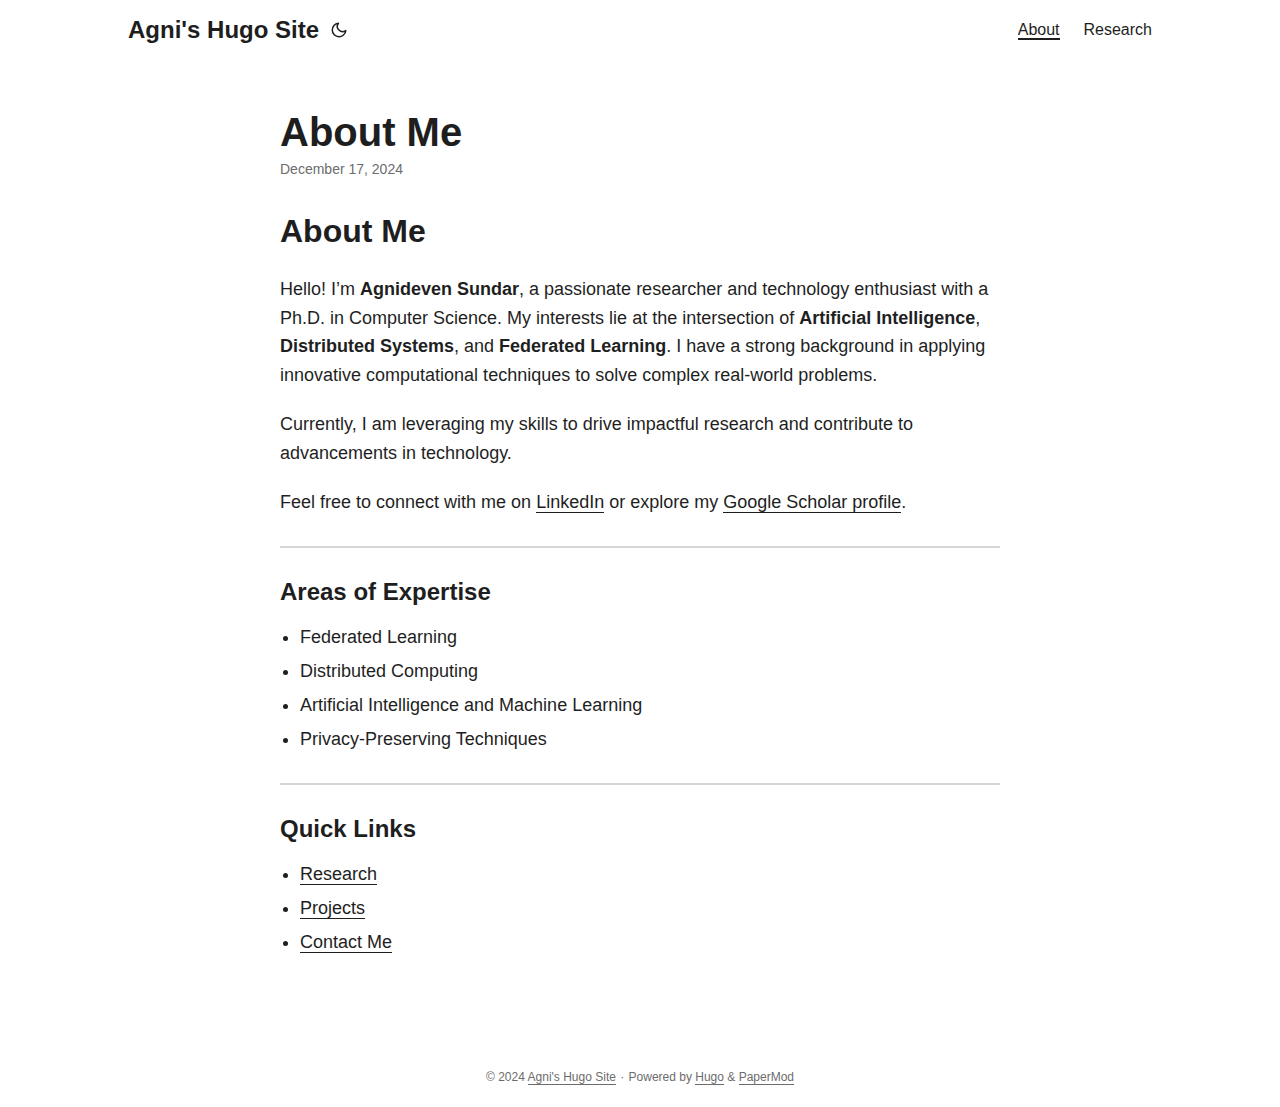
==== about/index.html @ 10e4370d "Remove integrity attribute from stylesheet" ====
<!doctype html><html lang=en dir=auto><head><meta charset=utf-8><meta http-equiv=X-UA-Compatible content="IE=edge"><meta name=viewport content="width=device-width,initial-scale=1,shrink-to-fit=no"><meta name=robots content="index, follow"><title>About Me | Agni's Hugo Site</title>
<meta name=keywords content><meta name=description content="About Me
Hello! I&rsquo;m Agnideven Sundar, a passionate researcher and technology enthusiast with a Ph.D. in Computer Science. My interests lie at the intersection of Artificial Intelligence, Distributed Systems, and Federated Learning. I have a strong background in applying innovative computational techniques to solve complex real-world problems.
Currently, I am leveraging my skills to drive impactful research and contribute to advancements in technology.
Feel free to connect with me on LinkedIn or explore my Google Scholar profile."><meta name=author content><link rel=canonical href=https://agnideven.github.io/about/><link crossorigin=anonymous href=/assets/css/stylesheet.min.css rel="preload stylesheet" as=style><link rel=icon href=https://agnideven.github.io/favicon.ico><link rel=icon type=image/png sizes=16x16 href=https://agnideven.github.io/favicon-16x16.png><link rel=icon type=image/png sizes=32x32 href=https://agnideven.github.io/favicon-32x32.png><link rel=apple-touch-icon href=https://agnideven.github.io/apple-touch-icon.png><link rel=mask-icon href=https://agnideven.github.io/safari-pinned-tab.svg><meta name=theme-color content="#2e2e33"><meta name=msapplication-TileColor content="#2e2e33"><link rel=alternate hreflang=en href=https://agnideven.github.io/about/><noscript><style>#theme-toggle,.top-link{display:none}</style><style>@media(prefers-color-scheme:dark){:root{--theme:rgb(29, 30, 32);--entry:rgb(46, 46, 51);--primary:rgb(218, 218, 219);--secondary:rgb(155, 156, 157);--tertiary:rgb(65, 66, 68);--content:rgb(196, 196, 197);--code-block-bg:rgb(46, 46, 51);--code-bg:rgb(55, 56, 62);--border:rgb(51, 51, 51)}.list{background:var(--theme)}.list:not(.dark)::-webkit-scrollbar-track{background:0 0}.list:not(.dark)::-webkit-scrollbar-thumb{border-color:var(--theme)}}</style></noscript><meta property="og:url" content="https://agnideven.github.io/about/"><meta property="og:site_name" content="Agni's Hugo Site"><meta property="og:title" content="About Me"><meta property="og:description" content="About Me Hello! I’m Agnideven Sundar, a passionate researcher and technology enthusiast with a Ph.D. in Computer Science. My interests lie at the intersection of Artificial Intelligence, Distributed Systems, and Federated Learning. I have a strong background in applying innovative computational techniques to solve complex real-world problems.
Currently, I am leveraging my skills to drive impactful research and contribute to advancements in technology.
Feel free to connect with me on LinkedIn or explore my Google Scholar profile."><meta property="og:locale" content="en-us"><meta property="og:type" content="article"><meta property="article:published_time" content="2024-12-17T03:13:29-05:00"><meta property="article:modified_time" content="2024-12-17T03:13:29-05:00"><meta name=twitter:card content="summary"><meta name=twitter:title content="About Me"><meta name=twitter:description content="About Me
Hello! I&rsquo;m Agnideven Sundar, a passionate researcher and technology enthusiast with a Ph.D. in Computer Science. My interests lie at the intersection of Artificial Intelligence, Distributed Systems, and Federated Learning. I have a strong background in applying innovative computational techniques to solve complex real-world problems.
Currently, I am leveraging my skills to drive impactful research and contribute to advancements in technology.
Feel free to connect with me on LinkedIn or explore my Google Scholar profile."><script type=application/ld+json>{"@context":"https://schema.org","@type":"BreadcrumbList","itemListElement":[{"@type":"ListItem","position":1,"name":"About Me","item":"https://agnideven.github.io/about/"}]}</script><script type=application/ld+json>{"@context":"https://schema.org","@type":"BlogPosting","headline":"About Me","name":"About Me","description":"About Me Hello! I\u0026rsquo;m Agnideven Sundar, a passionate researcher and technology enthusiast with a Ph.D. in Computer Science. My interests lie at the intersection of Artificial Intelligence, Distributed Systems, and Federated Learning. I have a strong background in applying innovative computational techniques to solve complex real-world problems.\nCurrently, I am leveraging my skills to drive impactful research and contribute to advancements in technology.\nFeel free to connect with me on LinkedIn or explore my Google Scholar profile.\n","keywords":[],"articleBody":"About Me Hello! I’m Agnideven Sundar, a passionate researcher and technology enthusiast with a Ph.D. in Computer Science. My interests lie at the intersection of Artificial Intelligence, Distributed Systems, and Federated Learning. I have a strong background in applying innovative computational techniques to solve complex real-world problems.\nCurrently, I am leveraging my skills to drive impactful research and contribute to advancements in technology.\nFeel free to connect with me on LinkedIn or explore my Google Scholar profile.\nAreas of Expertise Federated Learning Distributed Computing Artificial Intelligence and Machine Learning Privacy-Preserving Techniques Quick Links Research Projects Contact Me ","wordCount":"97","inLanguage":"en","datePublished":"2024-12-17T03:13:29-05:00","dateModified":"2024-12-17T03:13:29-05:00","mainEntityOfPage":{"@type":"WebPage","@id":"https://agnideven.github.io/about/"},"publisher":{"@type":"Organization","name":"Agni's Hugo Site","logo":{"@type":"ImageObject","url":"https://agnideven.github.io/favicon.ico"}}}</script></head><body id=top><script>localStorage.getItem("pref-theme")==="dark"?document.body.classList.add("dark"):localStorage.getItem("pref-theme")==="light"?document.body.classList.remove("dark"):window.matchMedia("(prefers-color-scheme: dark)").matches&&document.body.classList.add("dark")</script><header class=header><nav class=nav><div class=logo><a href=https://agnideven.github.io/ accesskey=h title="Agni's Hugo Site (Alt + H)">Agni's Hugo Site</a><div class=logo-switches><button id=theme-toggle accesskey=t title="(Alt + T)"><svg id="moon" width="24" height="18" viewBox="0 0 24 24" fill="none" stroke="currentcolor" stroke-width="2" stroke-linecap="round" stroke-linejoin="round"><path d="M21 12.79A9 9 0 1111.21 3 7 7 0 0021 12.79z"/></svg><svg id="sun" width="24" height="18" viewBox="0 0 24 24" fill="none" stroke="currentcolor" stroke-width="2" stroke-linecap="round" stroke-linejoin="round"><circle cx="12" cy="12" r="5"/><line x1="12" y1="1" x2="12" y2="3"/><line x1="12" y1="21" x2="12" y2="23"/><line x1="4.22" y1="4.22" x2="5.64" y2="5.64"/><line x1="18.36" y1="18.36" x2="19.78" y2="19.78"/><line x1="1" y1="12" x2="3" y2="12"/><line x1="21" y1="12" x2="23" y2="12"/><line x1="4.22" y1="19.78" x2="5.64" y2="18.36"/><line x1="18.36" y1="5.64" x2="19.78" y2="4.22"/></svg></button></div></div><ul id=menu><li><a href=https://agnideven.github.io/about/ title=About><span class=active>About</span></a></li><li><a href=https://agnideven.github.io/research/ title=Research><span>Research</span></a></li></ul></nav></header><main class=main><article class=post-single><header class=post-header><h1 class="post-title entry-hint-parent">About Me</h1><div class=post-meta><span title='2024-12-17 03:13:29 -0500 EST'>December 17, 2024</span></div></header><div class=post-content><h2 id=about-me>About Me<a hidden class=anchor aria-hidden=true href=#about-me>#</a></h2><p>Hello! I&rsquo;m <strong>Agnideven Sundar</strong>, a passionate researcher and technology enthusiast with a Ph.D. in Computer Science. My interests lie at the intersection of <strong>Artificial Intelligence</strong>, <strong>Distributed Systems</strong>, and <strong>Federated Learning</strong>. I have a strong background in applying innovative computational techniques to solve complex real-world problems.</p><p>Currently, I am leveraging my skills to drive impactful research and contribute to advancements in technology.</p><p>Feel free to connect with me on <a href=https://www.linkedin.com/in/agnideven-sundar>LinkedIn</a> or explore my <a href="https://scholar.google.com/citations?user=whNrL10AAAAJ&amp;hl=en&amp;oi=ao">Google Scholar profile</a>.</p><hr><h3 id=areas-of-expertise>Areas of Expertise<a hidden class=anchor aria-hidden=true href=#areas-of-expertise>#</a></h3><ul><li>Federated Learning</li><li>Distributed Computing</li><li>Artificial Intelligence and Machine Learning</li><li>Privacy-Preserving Techniques</li></ul><hr><h3 id=quick-links>Quick Links<a hidden class=anchor aria-hidden=true href=#quick-links>#</a></h3><ul><li><a href=../research/>Research</a></li><li><a href=../projects/>Projects</a></li><li><a href=../contact/>Contact Me</a></li></ul></div><footer class=post-footer><ul class=post-tags></ul></footer></article></main><footer class=footer><span>&copy; 2024 <a href=https://agnideven.github.io/>Agni's Hugo Site</a></span> ·
<span>Powered by
<a href=https://gohugo.io/ rel="noopener noreferrer" target=_blank>Hugo</a> &
        <a href=https://github.com/adityatelange/hugo-PaperMod/ rel=noopener target=_blank>PaperMod</a></span></footer><a href=#top aria-label="go to top" title="Go to Top (Alt + G)" class=top-link id=top-link accesskey=g><svg viewBox="0 0 12 6" fill="currentcolor"><path d="M12 6H0l6-6z"/></svg>
</a><script>let menu=document.getElementById("menu");menu&&(menu.scrollLeft=localStorage.getItem("menu-scroll-position"),menu.onscroll=function(){localStorage.setItem("menu-scroll-position",menu.scrollLeft)}),document.querySelectorAll('a[href^="#"]').forEach(e=>{e.addEventListener("click",function(e){e.preventDefault();var t=this.getAttribute("href").substr(1);window.matchMedia("(prefers-reduced-motion: reduce)").matches?document.querySelector(`[id='${decodeURIComponent(t)}']`).scrollIntoView():document.querySelector(`[id='${decodeURIComponent(t)}']`).scrollIntoView({behavior:"smooth"}),t==="top"?history.replaceState(null,null," "):history.pushState(null,null,`#${t}`)})})</script><script>var mybutton=document.getElementById("top-link");window.onscroll=function(){document.body.scrollTop>800||document.documentElement.scrollTop>800?(mybutton.style.visibility="visible",mybutton.style.opacity="1"):(mybutton.style.visibility="hidden",mybutton.style.opacity="0")}</script><script>document.getElementById("theme-toggle").addEventListener("click",()=>{document.body.className.includes("dark")?(document.body.classList.remove("dark"),localStorage.setItem("pref-theme","light")):(document.body.classList.add("dark"),localStorage.setItem("pref-theme","dark"))})</script></body></html>
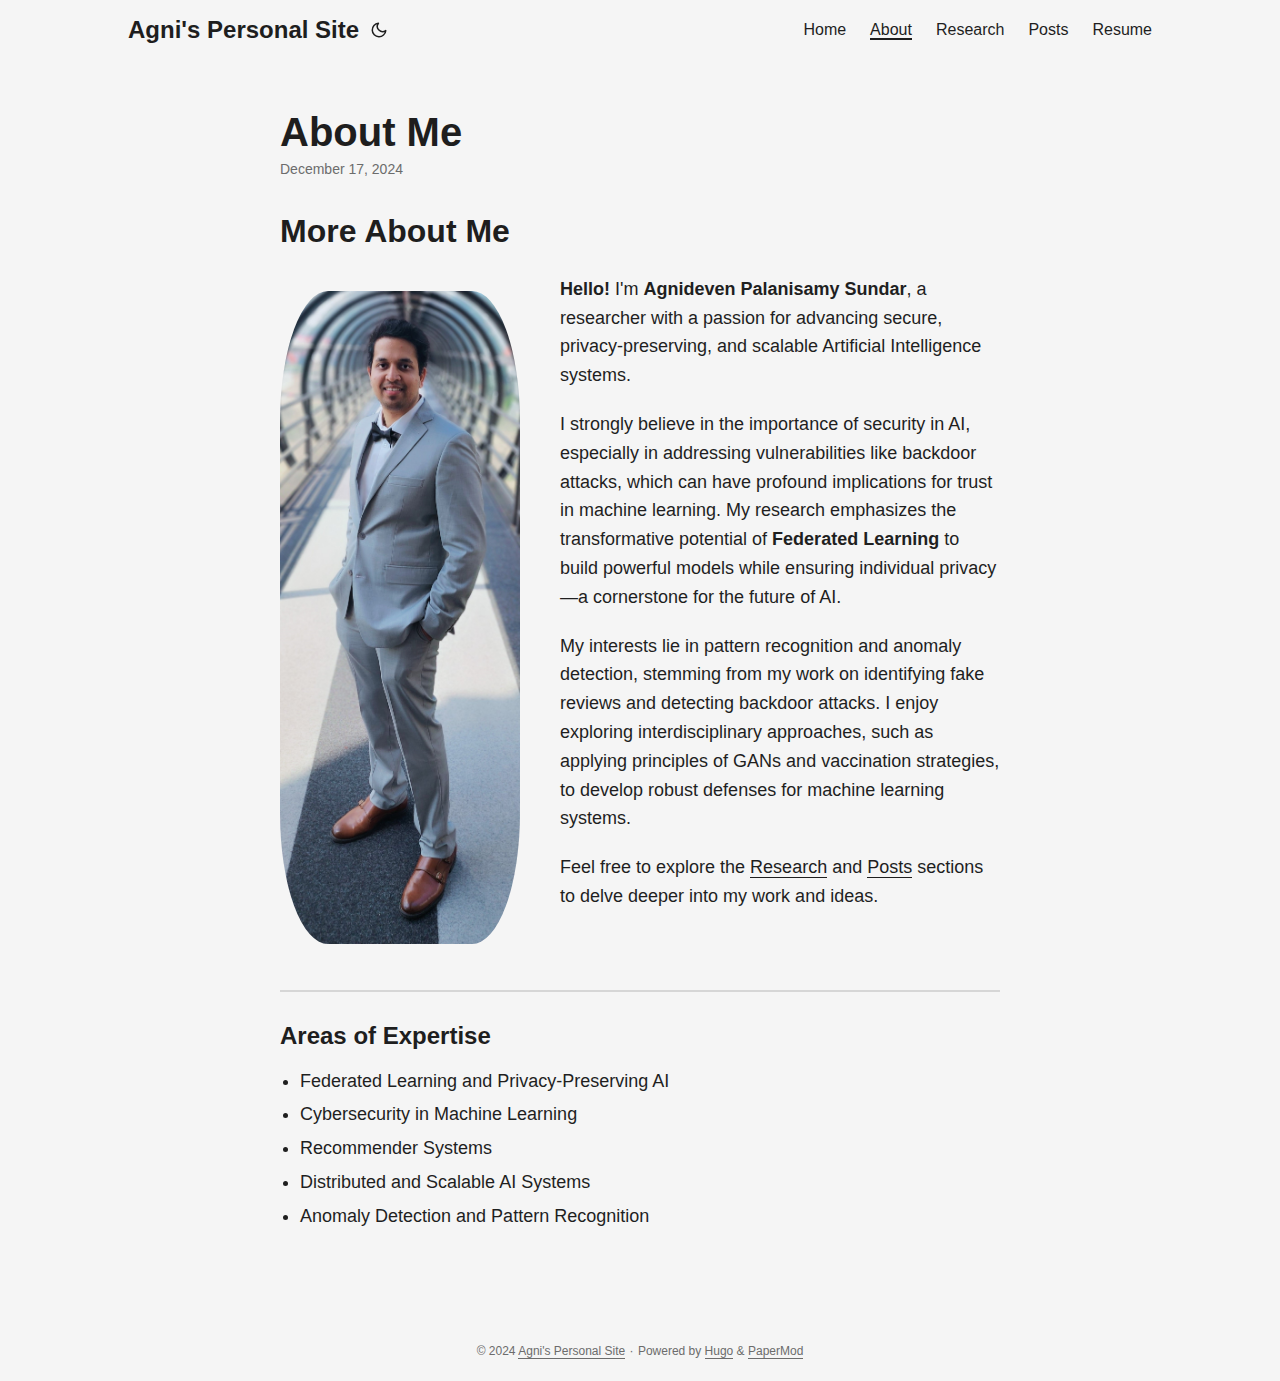
==== commit 17938c82: "Major Update: Contents of all the pages have been modified, new files added to layouts/" ====
--- a/about/index.html
+++ b/about/index.html
@@ -1,13 +1,16 @@
-<!doctype html><html lang=en dir=auto><head><meta charset=utf-8><meta http-equiv=X-UA-Compatible content="IE=edge"><meta name=viewport content="width=device-width,initial-scale=1,shrink-to-fit=no"><meta name=robots content="index, follow"><title>About Me | Agni's Hugo Site</title>
-<meta name=keywords content><meta name=description content="About Me
-Hello! I&rsquo;m Agnideven Sundar, a passionate researcher and technology enthusiast with a Ph.D. in Computer Science. My interests lie at the intersection of Artificial Intelligence, Distributed Systems, and Federated Learning. I have a strong background in applying innovative computational techniques to solve complex real-world problems.
-Currently, I am leveraging my skills to drive impactful research and contribute to advancements in technology.
-Feel free to connect with me on LinkedIn or explore my Google Scholar profile."><meta name=author content><link rel=canonical href=https://agnideven.github.io/about/><link crossorigin=anonymous href=/assets/css/stylesheet.min.css rel="preload stylesheet" as=style><link rel=icon href=https://agnideven.github.io/favicon.ico><link rel=icon type=image/png sizes=16x16 href=https://agnideven.github.io/favicon-16x16.png><link rel=icon type=image/png sizes=32x32 href=https://agnideven.github.io/favicon-32x32.png><link rel=apple-touch-icon href=https://agnideven.github.io/apple-touch-icon.png><link rel=mask-icon href=https://agnideven.github.io/safari-pinned-tab.svg><meta name=theme-color content="#2e2e33"><meta name=msapplication-TileColor content="#2e2e33"><link rel=alternate hreflang=en href=https://agnideven.github.io/about/><noscript><style>#theme-toggle,.top-link{display:none}</style><style>@media(prefers-color-scheme:dark){:root{--theme:rgb(29, 30, 32);--entry:rgb(46, 46, 51);--primary:rgb(218, 218, 219);--secondary:rgb(155, 156, 157);--tertiary:rgb(65, 66, 68);--content:rgb(196, 196, 197);--code-block-bg:rgb(46, 46, 51);--code-bg:rgb(55, 56, 62);--border:rgb(51, 51, 51)}.list{background:var(--theme)}.list:not(.dark)::-webkit-scrollbar-track{background:0 0}.list:not(.dark)::-webkit-scrollbar-thumb{border-color:var(--theme)}}</style></noscript><meta property="og:url" content="https://agnideven.github.io/about/"><meta property="og:site_name" content="Agni's Hugo Site"><meta property="og:title" content="About Me"><meta property="og:description" content="About Me Hello! I’m Agnideven Sundar, a passionate researcher and technology enthusiast with a Ph.D. in Computer Science. My interests lie at the intersection of Artificial Intelligence, Distributed Systems, and Federated Learning. I have a strong background in applying innovative computational techniques to solve complex real-world problems.
-Currently, I am leveraging my skills to drive impactful research and contribute to advancements in technology.
-Feel free to connect with me on LinkedIn or explore my Google Scholar profile."><meta property="og:locale" content="en-us"><meta property="og:type" content="article"><meta property="article:published_time" content="2024-12-17T03:13:29-05:00"><meta property="article:modified_time" content="2024-12-17T03:13:29-05:00"><meta name=twitter:card content="summary"><meta name=twitter:title content="About Me"><meta name=twitter:description content="About Me
-Hello! I&rsquo;m Agnideven Sundar, a passionate researcher and technology enthusiast with a Ph.D. in Computer Science. My interests lie at the intersection of Artificial Intelligence, Distributed Systems, and Federated Learning. I have a strong background in applying innovative computational techniques to solve complex real-world problems.
-Currently, I am leveraging my skills to drive impactful research and contribute to advancements in technology.
-Feel free to connect with me on LinkedIn or explore my Google Scholar profile."><script type=application/ld+json>{"@context":"https://schema.org","@type":"BreadcrumbList","itemListElement":[{"@type":"ListItem","position":1,"name":"About Me","item":"https://agnideven.github.io/about/"}]}</script><script type=application/ld+json>{"@context":"https://schema.org","@type":"BlogPosting","headline":"About Me","name":"About Me","description":"About Me Hello! I\u0026rsquo;m Agnideven Sundar, a passionate researcher and technology enthusiast with a Ph.D. in Computer Science. My interests lie at the intersection of Artificial Intelligence, Distributed Systems, and Federated Learning. I have a strong background in applying innovative computational techniques to solve complex real-world problems.\nCurrently, I am leveraging my skills to drive impactful research and contribute to advancements in technology.\nFeel free to connect with me on LinkedIn or explore my Google Scholar profile.\n","keywords":[],"articleBody":"About Me Hello! I’m Agnideven Sundar, a passionate researcher and technology enthusiast with a Ph.D. in Computer Science. My interests lie at the intersection of Artificial Intelligence, Distributed Systems, and Federated Learning. I have a strong background in applying innovative computational techniques to solve complex real-world problems.\nCurrently, I am leveraging my skills to drive impactful research and contribute to advancements in technology.\nFeel free to connect with me on LinkedIn or explore my Google Scholar profile.\nAreas of Expertise Federated Learning Distributed Computing Artificial Intelligence and Machine Learning Privacy-Preserving Techniques Quick Links Research Projects Contact Me ","wordCount":"97","inLanguage":"en","datePublished":"2024-12-17T03:13:29-05:00","dateModified":"2024-12-17T03:13:29-05:00","mainEntityOfPage":{"@type":"WebPage","@id":"https://agnideven.github.io/about/"},"publisher":{"@type":"Organization","name":"Agni's Hugo Site","logo":{"@type":"ImageObject","url":"https://agnideven.github.io/favicon.ico"}}}</script></head><body id=top><script>localStorage.getItem("pref-theme")==="dark"?document.body.classList.add("dark"):localStorage.getItem("pref-theme")==="light"?document.body.classList.remove("dark"):window.matchMedia("(prefers-color-scheme: dark)").matches&&document.body.classList.add("dark")</script><header class=header><nav class=nav><div class=logo><a href=https://agnideven.github.io/ accesskey=h title="Agni's Hugo Site (Alt + H)">Agni's Hugo Site</a><div class=logo-switches><button id=theme-toggle accesskey=t title="(Alt + T)"><svg id="moon" width="24" height="18" viewBox="0 0 24 24" fill="none" stroke="currentcolor" stroke-width="2" stroke-linecap="round" stroke-linejoin="round"><path d="M21 12.79A9 9 0 1111.21 3 7 7 0 0021 12.79z"/></svg><svg id="sun" width="24" height="18" viewBox="0 0 24 24" fill="none" stroke="currentcolor" stroke-width="2" stroke-linecap="round" stroke-linejoin="round"><circle cx="12" cy="12" r="5"/><line x1="12" y1="1" x2="12" y2="3"/><line x1="12" y1="21" x2="12" y2="23"/><line x1="4.22" y1="4.22" x2="5.64" y2="5.64"/><line x1="18.36" y1="18.36" x2="19.78" y2="19.78"/><line x1="1" y1="12" x2="3" y2="12"/><line x1="21" y1="12" x2="23" y2="12"/><line x1="4.22" y1="19.78" x2="5.64" y2="18.36"/><line x1="18.36" y1="5.64" x2="19.78" y2="4.22"/></svg></button></div></div><ul id=menu><li><a href=https://agnideven.github.io/about/ title=About><span class=active>About</span></a></li><li><a href=https://agnideven.github.io/research/ title=Research><span>Research</span></a></li></ul></nav></header><main class=main><article class=post-single><header class=post-header><h1 class="post-title entry-hint-parent">About Me</h1><div class=post-meta><span title='2024-12-17 03:13:29 -0500 EST'>December 17, 2024</span></div></header><div class=post-content><h2 id=about-me>About Me<a hidden class=anchor aria-hidden=true href=#about-me>#</a></h2><p>Hello! I&rsquo;m <strong>Agnideven Sundar</strong>, a passionate researcher and technology enthusiast with a Ph.D. in Computer Science. My interests lie at the intersection of <strong>Artificial Intelligence</strong>, <strong>Distributed Systems</strong>, and <strong>Federated Learning</strong>. I have a strong background in applying innovative computational techniques to solve complex real-world problems.</p><p>Currently, I am leveraging my skills to drive impactful research and contribute to advancements in technology.</p><p>Feel free to connect with me on <a href=https://www.linkedin.com/in/agnideven-sundar>LinkedIn</a> or explore my <a href="https://scholar.google.com/citations?user=whNrL10AAAAJ&amp;hl=en&amp;oi=ao">Google Scholar profile</a>.</p><hr><h3 id=areas-of-expertise>Areas of Expertise<a hidden class=anchor aria-hidden=true href=#areas-of-expertise>#</a></h3><ul><li>Federated Learning</li><li>Distributed Computing</li><li>Artificial Intelligence and Machine Learning</li><li>Privacy-Preserving Techniques</li></ul><hr><h3 id=quick-links>Quick Links<a hidden class=anchor aria-hidden=true href=#quick-links>#</a></h3><ul><li><a href=../research/>Research</a></li><li><a href=../projects/>Projects</a></li><li><a href=../contact/>Contact Me</a></li></ul></div><footer class=post-footer><ul class=post-tags></ul></footer></article></main><footer class=footer><span>&copy; 2024 <a href=https://agnideven.github.io/>Agni's Hugo Site</a></span> ·
+<!doctype html><html lang=en dir=auto><head><meta charset=utf-8><meta http-equiv=X-UA-Compatible content="IE=edge"><meta name=viewport content="width=device-width,initial-scale=1,shrink-to-fit=no"><meta name=robots content="index, follow"><title>About Me | Agni's Personal Site</title>
+<meta name=keywords content><meta name=description content="More About Me
+
+  
+  
+    Hello! I'm Agnideven Palanisamy Sundar, a researcher with a passion for advancing secure, privacy-preserving, and scalable Artificial Intelligence systems.
+    I strongly believe in the importance of security in AI, especially in addressing vulnerabilities like backdoor attacks, which can have profound implications for trust in machine learning. My research emphasizes the transformative potential of Federated Learning to build powerful models while ensuring individual privacy—a cornerstone for the future of AI."><meta name=author content><link rel=canonical href=https://agnideven.github.io/about/><link crossorigin=anonymous href=/assets/css/stylesheet.min.css rel="preload stylesheet" as=style><link rel=icon href=https://agnideven.github.io/favicon.ico><link rel=icon type=image/png sizes=16x16 href=https://agnideven.github.io/favicon-16x16.png><link rel=icon type=image/png sizes=32x32 href=https://agnideven.github.io/favicon-32x32.png><link rel=apple-touch-icon href=https://agnideven.github.io/apple-touch-icon.png><link rel=mask-icon href=https://agnideven.github.io/safari-pinned-tab.svg><meta name=theme-color content="#2e2e33"><meta name=msapplication-TileColor content="#2e2e33"><link rel=alternate hreflang=en href=https://agnideven.github.io/about/><noscript><style>#theme-toggle,.top-link{display:none}</style><style>@media(prefers-color-scheme:dark){:root{--theme:rgb(29, 30, 32);--entry:rgb(46, 46, 51);--primary:rgb(218, 218, 219);--secondary:rgb(155, 156, 157);--tertiary:rgb(65, 66, 68);--content:rgb(196, 196, 197);--code-block-bg:rgb(46, 46, 51);--code-bg:rgb(55, 56, 62);--border:rgb(51, 51, 51)}.list{background:var(--theme)}.list:not(.dark)::-webkit-scrollbar-track{background:0 0}.list:not(.dark)::-webkit-scrollbar-thumb{border-color:var(--theme)}}</style></noscript><meta property="og:url" content="https://agnideven.github.io/about/"><meta property="og:site_name" content="Agni's Personal Site"><meta property="og:title" content="About Me"><meta property="og:description" content="More About Me Hello! I'm Agnideven Palanisamy Sundar, a researcher with a passion for advancing secure, privacy-preserving, and scalable Artificial Intelligence systems.
+I strongly believe in the importance of security in AI, especially in addressing vulnerabilities like backdoor attacks, which can have profound implications for trust in machine learning. My research emphasizes the transformative potential of Federated Learning to build powerful models while ensuring individual privacy—a cornerstone for the future of AI."><meta property="og:locale" content="en-us"><meta property="og:type" content="article"><meta property="article:published_time" content="2024-12-17T03:13:29-05:00"><meta property="article:modified_time" content="2024-12-17T03:13:29-05:00"><meta name=twitter:card content="summary"><meta name=twitter:title content="About Me"><meta name=twitter:description content="More About Me
+
+  
+  
+    Hello! I'm Agnideven Palanisamy Sundar, a researcher with a passion for advancing secure, privacy-preserving, and scalable Artificial Intelligence systems.
+    I strongly believe in the importance of security in AI, especially in addressing vulnerabilities like backdoor attacks, which can have profound implications for trust in machine learning. My research emphasizes the transformative potential of Federated Learning to build powerful models while ensuring individual privacy—a cornerstone for the future of AI."><script type=application/ld+json>{"@context":"https://schema.org","@type":"BreadcrumbList","itemListElement":[{"@type":"ListItem","position":1,"name":"About Me","item":"https://agnideven.github.io/about/"}]}</script><script type=application/ld+json>{"@context":"https://schema.org","@type":"BlogPosting","headline":"About Me","name":"About Me","description":"More About Me Hello! I'm Agnideven Palanisamy Sundar, a researcher with a passion for advancing secure, privacy-preserving, and scalable Artificial Intelligence systems.\nI strongly believe in the importance of security in AI, especially in addressing vulnerabilities like backdoor attacks, which can have profound implications for trust in machine learning. My research emphasizes the transformative potential of Federated Learning to build powerful models while ensuring individual privacy—a cornerstone for the future of AI.\n","keywords":[],"articleBody":"More About Me Hello! I'm Agnideven Palanisamy Sundar, a researcher with a passion for advancing secure, privacy-preserving, and scalable Artificial Intelligence systems.\nI strongly believe in the importance of security in AI, especially in addressing vulnerabilities like backdoor attacks, which can have profound implications for trust in machine learning. My research emphasizes the transformative potential of Federated Learning to build powerful models while ensuring individual privacy—a cornerstone for the future of AI.\nMy interests lie in pattern recognition and anomaly detection, stemming from my work on identifying fake reviews and detecting backdoor attacks. I enjoy exploring interdisciplinary approaches, such as applying principles of GANs and vaccination strategies, to develop robust defenses for machine learning systems.\nFeel free to explore the Research and Posts sections to delve deeper into my work and ideas.\nAreas of Expertise Federated Learning and Privacy-Preserving AI Cybersecurity in Machine Learning Recommender Systems Distributed and Scalable AI Systems Anomaly Detection and Pattern Recognition ","wordCount":"156","inLanguage":"en","datePublished":"2024-12-17T03:13:29-05:00","dateModified":"2024-12-17T03:13:29-05:00","mainEntityOfPage":{"@type":"WebPage","@id":"https://agnideven.github.io/about/"},"publisher":{"@type":"Organization","name":"Agni's Personal Site","logo":{"@type":"ImageObject","url":"https://agnideven.github.io/favicon.ico"}}}</script></head><body class=list id=top><script>localStorage.getItem("pref-theme")==="dark"?document.body.classList.add("dark"):localStorage.getItem("pref-theme")==="light"?document.body.classList.remove("dark"):window.matchMedia("(prefers-color-scheme: dark)").matches&&document.body.classList.add("dark")</script><header class=header><nav class=nav><div class=logo><a href=https://agnideven.github.io/ accesskey=h title="Agni's Personal Site (Alt + H)">Agni's Personal Site</a><div class=logo-switches><button id=theme-toggle accesskey=t title="(Alt + T)"><svg id="moon" width="24" height="18" viewBox="0 0 24 24" fill="none" stroke="currentcolor" stroke-width="2" stroke-linecap="round" stroke-linejoin="round"><path d="M21 12.79A9 9 0 1111.21 3 7 7 0 0021 12.79z"/></svg><svg id="sun" width="24" height="18" viewBox="0 0 24 24" fill="none" stroke="currentcolor" stroke-width="2" stroke-linecap="round" stroke-linejoin="round"><circle cx="12" cy="12" r="5"/><line x1="12" y1="1" x2="12" y2="3"/><line x1="12" y1="21" x2="12" y2="23"/><line x1="4.22" y1="4.22" x2="5.64" y2="5.64"/><line x1="18.36" y1="18.36" x2="19.78" y2="19.78"/><line x1="1" y1="12" x2="3" y2="12"/><line x1="21" y1="12" x2="23" y2="12"/><line x1="4.22" y1="19.78" x2="5.64" y2="18.36"/><line x1="18.36" y1="5.64" x2="19.78" y2="4.22"/></svg></button></div></div><ul id=menu><li><a href=https://agnideven.github.io/ title=Home><span>Home</span></a></li><li><a href=https://agnideven.github.io/about/ title=About><span class=active>About</span></a></li><li><a href=https://agnideven.github.io/research/ title=Research><span>Research</span></a></li><li><a href=https://agnideven.github.io/posts/ title=Posts><span>Posts</span></a></li><li><a href=https://agnideven.github.io/files/agnideven_palanisamy_sundar_resume.pdf title=Resume target=_blank><span>Resume</span></a></li></ul></nav></header><main class=main><article class=post-single><header class=post-header><h1 class="post-title entry-hint-parent">About Me</h1><div class=post-meta><span title='2024-12-17 03:13:29 -0500 EST'>December 17, 2024</span></div></header><div class=post-content><h2 id=more-about-me>More About Me<a hidden class=anchor aria-hidden=true href=#more-about-me>#</a></h2><div style=display:flex;align-items:flex-start;gap:20px><img src=/images/full_length_dp.jpg alt="Agnideven Palanisamy Sundar" style=width:240px;height:auto;border-radius:20%;margin-right:20px><div><p><strong>Hello!</strong> I'm <strong>Agnideven Palanisamy Sundar</strong>, a researcher with a passion for advancing secure, privacy-preserving, and scalable Artificial Intelligence systems.</p><p>I strongly believe in the importance of security in AI, especially in addressing vulnerabilities like backdoor attacks, which can have profound implications for trust in machine learning. My research emphasizes the transformative potential of <strong>Federated Learning</strong> to build powerful models while ensuring individual privacy—a cornerstone for the future of AI.</p><p>My interests lie in pattern recognition and anomaly detection, stemming from my work on identifying fake reviews and detecting backdoor attacks. I enjoy exploring interdisciplinary approaches, such as applying principles of GANs and vaccination strategies, to develop robust defenses for machine learning systems.</p><p>Feel free to explore the <a href=/research/>Research</a> and <a href=/posts/>Posts</a> sections to delve deeper into my work and ideas.</p></div></div><hr><h3 id=areas-of-expertise>Areas of Expertise<a hidden class=anchor aria-hidden=true href=#areas-of-expertise>#</a></h3><ul><li>Federated Learning and Privacy-Preserving AI</li><li>Cybersecurity in Machine Learning</li><li>Recommender Systems</li><li>Distributed and Scalable AI Systems</li><li>Anomaly Detection and Pattern Recognition</li></ul></div><footer class=post-footer><ul class=post-tags></ul></footer></article></main><footer class=footer><span>&copy; 2024 <a href=https://agnideven.github.io/>Agni's Personal Site</a></span> ·
 <span>Powered by
 <a href=https://gohugo.io/ rel="noopener noreferrer" target=_blank>Hugo</a> &
         <a href=https://github.com/adityatelange/hugo-PaperMod/ rel=noopener target=_blank>PaperMod</a></span></footer><a href=#top aria-label="go to top" title="Go to Top (Alt + G)" class=top-link id=top-link accesskey=g><svg viewBox="0 0 12 6" fill="currentcolor"><path d="M12 6H0l6-6z"/></svg>
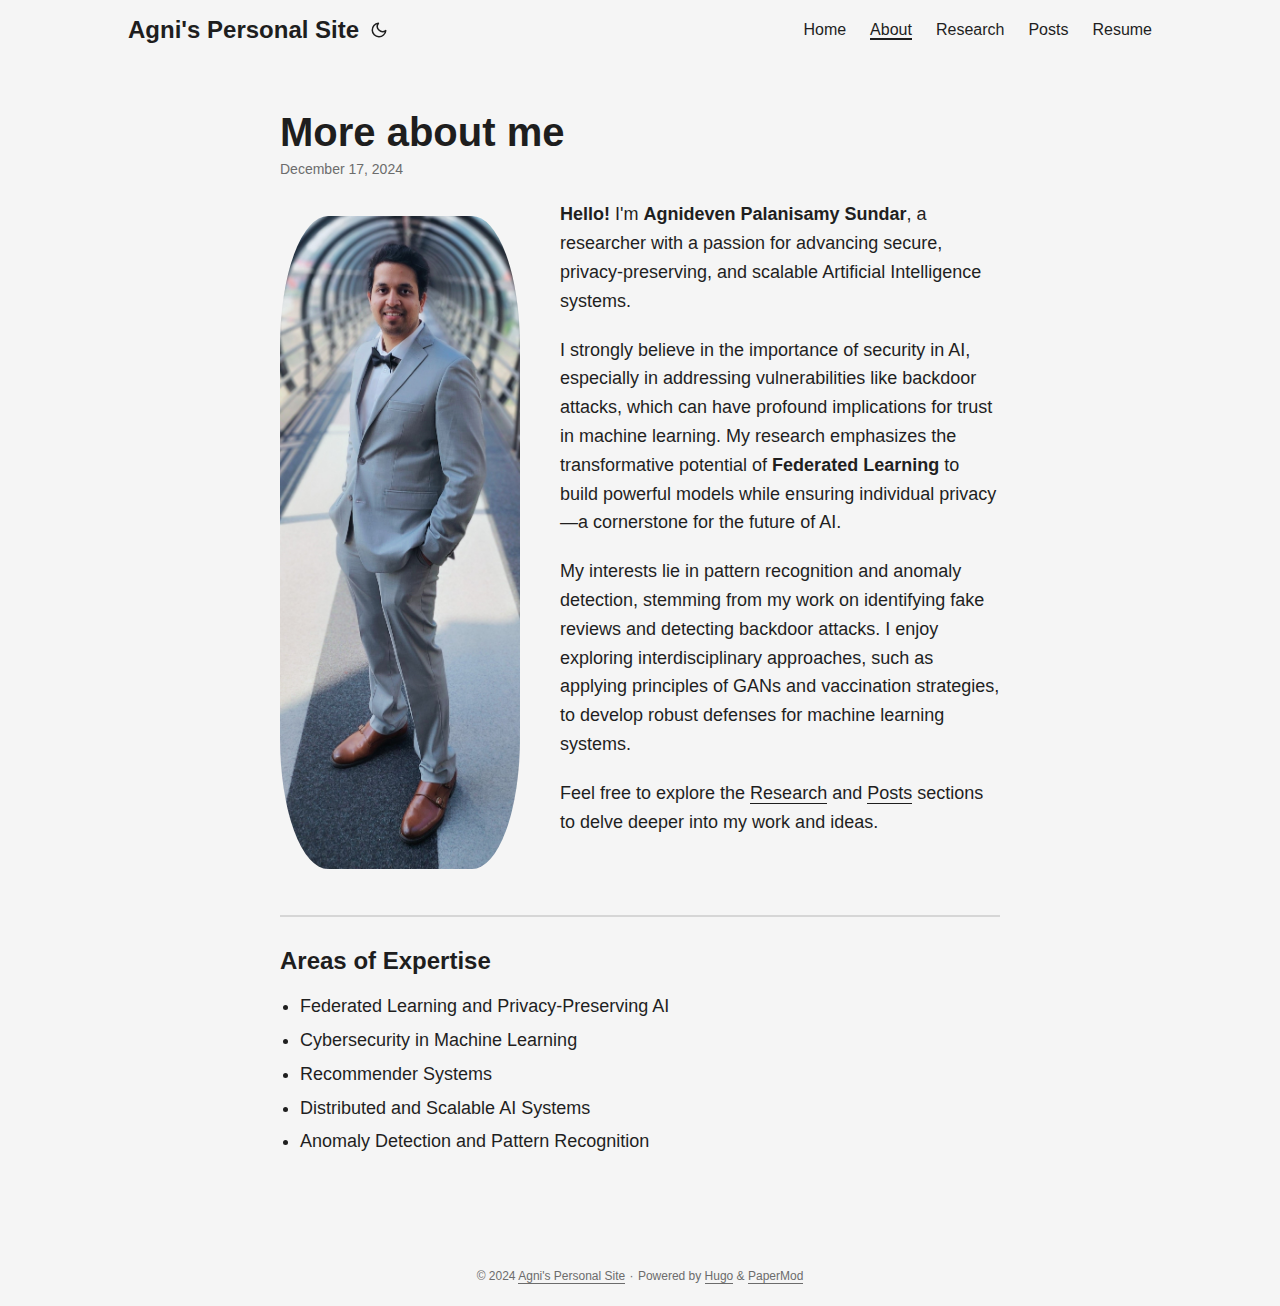
==== commit 2deb8825: "Fix: Changes to about and resume title." ====
--- a/about/index.html
+++ b/about/index.html
@@ -1,16 +1,14 @@
-<!doctype html><html lang=en dir=auto><head><meta charset=utf-8><meta http-equiv=X-UA-Compatible content="IE=edge"><meta name=viewport content="width=device-width,initial-scale=1,shrink-to-fit=no"><meta name=robots content="index, follow"><title>About Me | Agni's Personal Site</title>
-<meta name=keywords content><meta name=description content="More About Me
-
+<!doctype html><html lang=en dir=auto><head><meta charset=utf-8><meta http-equiv=X-UA-Compatible content="IE=edge"><meta name=viewport content="width=device-width,initial-scale=1,shrink-to-fit=no"><meta name=robots content="index, follow"><title>More about me | Agni's Personal Site</title>
+<meta name=keywords content><meta name=description content="
   
   
     Hello! I'm Agnideven Palanisamy Sundar, a researcher with a passion for advancing secure, privacy-preserving, and scalable Artificial Intelligence systems.
-    I strongly believe in the importance of security in AI, especially in addressing vulnerabilities like backdoor attacks, which can have profound implications for trust in machine learning. My research emphasizes the transformative potential of Federated Learning to build powerful models while ensuring individual privacy—a cornerstone for the future of AI."><meta name=author content><link rel=canonical href=https://agnideven.github.io/about/><link crossorigin=anonymous href=/assets/css/stylesheet.min.css rel="preload stylesheet" as=style><link rel=icon href=https://agnideven.github.io/favicon.ico><link rel=icon type=image/png sizes=16x16 href=https://agnideven.github.io/favicon-16x16.png><link rel=icon type=image/png sizes=32x32 href=https://agnideven.github.io/favicon-32x32.png><link rel=apple-touch-icon href=https://agnideven.github.io/apple-touch-icon.png><link rel=mask-icon href=https://agnideven.github.io/safari-pinned-tab.svg><meta name=theme-color content="#2e2e33"><meta name=msapplication-TileColor content="#2e2e33"><link rel=alternate hreflang=en href=https://agnideven.github.io/about/><noscript><style>#theme-toggle,.top-link{display:none}</style><style>@media(prefers-color-scheme:dark){:root{--theme:rgb(29, 30, 32);--entry:rgb(46, 46, 51);--primary:rgb(218, 218, 219);--secondary:rgb(155, 156, 157);--tertiary:rgb(65, 66, 68);--content:rgb(196, 196, 197);--code-block-bg:rgb(46, 46, 51);--code-bg:rgb(55, 56, 62);--border:rgb(51, 51, 51)}.list{background:var(--theme)}.list:not(.dark)::-webkit-scrollbar-track{background:0 0}.list:not(.dark)::-webkit-scrollbar-thumb{border-color:var(--theme)}}</style></noscript><meta property="og:url" content="https://agnideven.github.io/about/"><meta property="og:site_name" content="Agni's Personal Site"><meta property="og:title" content="About Me"><meta property="og:description" content="More About Me Hello! I'm Agnideven Palanisamy Sundar, a researcher with a passion for advancing secure, privacy-preserving, and scalable Artificial Intelligence systems.
-I strongly believe in the importance of security in AI, especially in addressing vulnerabilities like backdoor attacks, which can have profound implications for trust in machine learning. My research emphasizes the transformative potential of Federated Learning to build powerful models while ensuring individual privacy—a cornerstone for the future of AI."><meta property="og:locale" content="en-us"><meta property="og:type" content="article"><meta property="article:published_time" content="2024-12-17T03:13:29-05:00"><meta property="article:modified_time" content="2024-12-17T03:13:29-05:00"><meta name=twitter:card content="summary"><meta name=twitter:title content="About Me"><meta name=twitter:description content="More About Me
-
+    I strongly believe in the importance of security in AI, especially in addressing vulnerabilities like backdoor attacks, which can have profound implications for trust in machine learning. My research emphasizes the transformative potential of Federated Learning to build powerful models while ensuring individual privacy—a cornerstone for the future of AI."><meta name=author content><link rel=canonical href=https://agnideven.github.io/about/><link crossorigin=anonymous href=/assets/css/stylesheet.min.css rel="preload stylesheet" as=style><link rel=icon href=https://agnideven.github.io/favicon.ico><link rel=icon type=image/png sizes=16x16 href=https://agnideven.github.io/favicon-16x16.png><link rel=icon type=image/png sizes=32x32 href=https://agnideven.github.io/favicon-32x32.png><link rel=apple-touch-icon href=https://agnideven.github.io/apple-touch-icon.png><link rel=mask-icon href=https://agnideven.github.io/safari-pinned-tab.svg><meta name=theme-color content="#2e2e33"><meta name=msapplication-TileColor content="#2e2e33"><link rel=alternate hreflang=en href=https://agnideven.github.io/about/><noscript><style>#theme-toggle,.top-link{display:none}</style><style>@media(prefers-color-scheme:dark){:root{--theme:rgb(29, 30, 32);--entry:rgb(46, 46, 51);--primary:rgb(218, 218, 219);--secondary:rgb(155, 156, 157);--tertiary:rgb(65, 66, 68);--content:rgb(196, 196, 197);--code-block-bg:rgb(46, 46, 51);--code-bg:rgb(55, 56, 62);--border:rgb(51, 51, 51)}.list{background:var(--theme)}.list:not(.dark)::-webkit-scrollbar-track{background:0 0}.list:not(.dark)::-webkit-scrollbar-thumb{border-color:var(--theme)}}</style></noscript><meta property="og:url" content="https://agnideven.github.io/about/"><meta property="og:site_name" content="Agni's Personal Site"><meta property="og:title" content="More about me"><meta property="og:description" content=" Hello! I'm Agnideven Palanisamy Sundar, a researcher with a passion for advancing secure, privacy-preserving, and scalable Artificial Intelligence systems.
+I strongly believe in the importance of security in AI, especially in addressing vulnerabilities like backdoor attacks, which can have profound implications for trust in machine learning. My research emphasizes the transformative potential of Federated Learning to build powerful models while ensuring individual privacy—a cornerstone for the future of AI."><meta property="og:locale" content="en-us"><meta property="og:type" content="article"><meta property="article:published_time" content="2024-12-17T03:13:29-05:00"><meta property="article:modified_time" content="2024-12-17T03:13:29-05:00"><meta name=twitter:card content="summary"><meta name=twitter:title content="More about me"><meta name=twitter:description content="
   
   
     Hello! I'm Agnideven Palanisamy Sundar, a researcher with a passion for advancing secure, privacy-preserving, and scalable Artificial Intelligence systems.
-    I strongly believe in the importance of security in AI, especially in addressing vulnerabilities like backdoor attacks, which can have profound implications for trust in machine learning. My research emphasizes the transformative potential of Federated Learning to build powerful models while ensuring individual privacy—a cornerstone for the future of AI."><script type=application/ld+json>{"@context":"https://schema.org","@type":"BreadcrumbList","itemListElement":[{"@type":"ListItem","position":1,"name":"About Me","item":"https://agnideven.github.io/about/"}]}</script><script type=application/ld+json>{"@context":"https://schema.org","@type":"BlogPosting","headline":"About Me","name":"About Me","description":"More About Me Hello! I'm Agnideven Palanisamy Sundar, a researcher with a passion for advancing secure, privacy-preserving, and scalable Artificial Intelligence systems.\nI strongly believe in the importance of security in AI, especially in addressing vulnerabilities like backdoor attacks, which can have profound implications for trust in machine learning. My research emphasizes the transformative potential of Federated Learning to build powerful models while ensuring individual privacy—a cornerstone for the future of AI.\n","keywords":[],"articleBody":"More About Me Hello! I'm Agnideven Palanisamy Sundar, a researcher with a passion for advancing secure, privacy-preserving, and scalable Artificial Intelligence systems.\nI strongly believe in the importance of security in AI, especially in addressing vulnerabilities like backdoor attacks, which can have profound implications for trust in machine learning. My research emphasizes the transformative potential of Federated Learning to build powerful models while ensuring individual privacy—a cornerstone for the future of AI.\nMy interests lie in pattern recognition and anomaly detection, stemming from my work on identifying fake reviews and detecting backdoor attacks. I enjoy exploring interdisciplinary approaches, such as applying principles of GANs and vaccination strategies, to develop robust defenses for machine learning systems.\nFeel free to explore the Research and Posts sections to delve deeper into my work and ideas.\nAreas of Expertise Federated Learning and Privacy-Preserving AI Cybersecurity in Machine Learning Recommender Systems Distributed and Scalable AI Systems Anomaly Detection and Pattern Recognition ","wordCount":"156","inLanguage":"en","datePublished":"2024-12-17T03:13:29-05:00","dateModified":"2024-12-17T03:13:29-05:00","mainEntityOfPage":{"@type":"WebPage","@id":"https://agnideven.github.io/about/"},"publisher":{"@type":"Organization","name":"Agni's Personal Site","logo":{"@type":"ImageObject","url":"https://agnideven.github.io/favicon.ico"}}}</script></head><body class=list id=top><script>localStorage.getItem("pref-theme")==="dark"?document.body.classList.add("dark"):localStorage.getItem("pref-theme")==="light"?document.body.classList.remove("dark"):window.matchMedia("(prefers-color-scheme: dark)").matches&&document.body.classList.add("dark")</script><header class=header><nav class=nav><div class=logo><a href=https://agnideven.github.io/ accesskey=h title="Agni's Personal Site (Alt + H)">Agni's Personal Site</a><div class=logo-switches><button id=theme-toggle accesskey=t title="(Alt + T)"><svg id="moon" width="24" height="18" viewBox="0 0 24 24" fill="none" stroke="currentcolor" stroke-width="2" stroke-linecap="round" stroke-linejoin="round"><path d="M21 12.79A9 9 0 1111.21 3 7 7 0 0021 12.79z"/></svg><svg id="sun" width="24" height="18" viewBox="0 0 24 24" fill="none" stroke="currentcolor" stroke-width="2" stroke-linecap="round" stroke-linejoin="round"><circle cx="12" cy="12" r="5"/><line x1="12" y1="1" x2="12" y2="3"/><line x1="12" y1="21" x2="12" y2="23"/><line x1="4.22" y1="4.22" x2="5.64" y2="5.64"/><line x1="18.36" y1="18.36" x2="19.78" y2="19.78"/><line x1="1" y1="12" x2="3" y2="12"/><line x1="21" y1="12" x2="23" y2="12"/><line x1="4.22" y1="19.78" x2="5.64" y2="18.36"/><line x1="18.36" y1="5.64" x2="19.78" y2="4.22"/></svg></button></div></div><ul id=menu><li><a href=https://agnideven.github.io/ title=Home><span>Home</span></a></li><li><a href=https://agnideven.github.io/about/ title=About><span class=active>About</span></a></li><li><a href=https://agnideven.github.io/research/ title=Research><span>Research</span></a></li><li><a href=https://agnideven.github.io/posts/ title=Posts><span>Posts</span></a></li><li><a href=https://agnideven.github.io/files/agnideven_palanisamy_sundar_resume.pdf title=Resume target=_blank><span>Resume</span></a></li></ul></nav></header><main class=main><article class=post-single><header class=post-header><h1 class="post-title entry-hint-parent">About Me</h1><div class=post-meta><span title='2024-12-17 03:13:29 -0500 EST'>December 17, 2024</span></div></header><div class=post-content><h2 id=more-about-me>More About Me<a hidden class=anchor aria-hidden=true href=#more-about-me>#</a></h2><div style=display:flex;align-items:flex-start;gap:20px><img src=/images/full_length_dp.jpg alt="Agnideven Palanisamy Sundar" style=width:240px;height:auto;border-radius:20%;margin-right:20px><div><p><strong>Hello!</strong> I'm <strong>Agnideven Palanisamy Sundar</strong>, a researcher with a passion for advancing secure, privacy-preserving, and scalable Artificial Intelligence systems.</p><p>I strongly believe in the importance of security in AI, especially in addressing vulnerabilities like backdoor attacks, which can have profound implications for trust in machine learning. My research emphasizes the transformative potential of <strong>Federated Learning</strong> to build powerful models while ensuring individual privacy—a cornerstone for the future of AI.</p><p>My interests lie in pattern recognition and anomaly detection, stemming from my work on identifying fake reviews and detecting backdoor attacks. I enjoy exploring interdisciplinary approaches, such as applying principles of GANs and vaccination strategies, to develop robust defenses for machine learning systems.</p><p>Feel free to explore the <a href=/research/>Research</a> and <a href=/posts/>Posts</a> sections to delve deeper into my work and ideas.</p></div></div><hr><h3 id=areas-of-expertise>Areas of Expertise<a hidden class=anchor aria-hidden=true href=#areas-of-expertise>#</a></h3><ul><li>Federated Learning and Privacy-Preserving AI</li><li>Cybersecurity in Machine Learning</li><li>Recommender Systems</li><li>Distributed and Scalable AI Systems</li><li>Anomaly Detection and Pattern Recognition</li></ul></div><footer class=post-footer><ul class=post-tags></ul></footer></article></main><footer class=footer><span>&copy; 2024 <a href=https://agnideven.github.io/>Agni's Personal Site</a></span> ·
+    I strongly believe in the importance of security in AI, especially in addressing vulnerabilities like backdoor attacks, which can have profound implications for trust in machine learning. My research emphasizes the transformative potential of Federated Learning to build powerful models while ensuring individual privacy—a cornerstone for the future of AI."><script type=application/ld+json>{"@context":"https://schema.org","@type":"BreadcrumbList","itemListElement":[{"@type":"ListItem","position":1,"name":"More about me","item":"https://agnideven.github.io/about/"}]}</script><script type=application/ld+json>{"@context":"https://schema.org","@type":"BlogPosting","headline":"More about me","name":"More about me","description":" Hello! I'm Agnideven Palanisamy Sundar, a researcher with a passion for advancing secure, privacy-preserving, and scalable Artificial Intelligence systems.\nI strongly believe in the importance of security in AI, especially in addressing vulnerabilities like backdoor attacks, which can have profound implications for trust in machine learning. My research emphasizes the transformative potential of Federated Learning to build powerful models while ensuring individual privacy—a cornerstone for the future of AI.\n","keywords":[],"articleBody":" Hello! I'm Agnideven Palanisamy Sundar, a researcher with a passion for advancing secure, privacy-preserving, and scalable Artificial Intelligence systems.\nI strongly believe in the importance of security in AI, especially in addressing vulnerabilities like backdoor attacks, which can have profound implications for trust in machine learning. My research emphasizes the transformative potential of Federated Learning to build powerful models while ensuring individual privacy—a cornerstone for the future of AI.\nMy interests lie in pattern recognition and anomaly detection, stemming from my work on identifying fake reviews and detecting backdoor attacks. I enjoy exploring interdisciplinary approaches, such as applying principles of GANs and vaccination strategies, to develop robust defenses for machine learning systems.\nFeel free to explore the Research and Posts sections to delve deeper into my work and ideas.\nAreas of Expertise Federated Learning and Privacy-Preserving AI Cybersecurity in Machine Learning Recommender Systems Distributed and Scalable AI Systems Anomaly Detection and Pattern Recognition ","wordCount":"153","inLanguage":"en","datePublished":"2024-12-17T03:13:29-05:00","dateModified":"2024-12-17T03:13:29-05:00","mainEntityOfPage":{"@type":"WebPage","@id":"https://agnideven.github.io/about/"},"publisher":{"@type":"Organization","name":"Agni's Personal Site","logo":{"@type":"ImageObject","url":"https://agnideven.github.io/favicon.ico"}}}</script></head><body class=list id=top><script>localStorage.getItem("pref-theme")==="dark"?document.body.classList.add("dark"):localStorage.getItem("pref-theme")==="light"?document.body.classList.remove("dark"):window.matchMedia("(prefers-color-scheme: dark)").matches&&document.body.classList.add("dark")</script><header class=header><nav class=nav><div class=logo><a href=https://agnideven.github.io/ accesskey=h title="Agni's Personal Site (Alt + H)">Agni's Personal Site</a><div class=logo-switches><button id=theme-toggle accesskey=t title="(Alt + T)"><svg id="moon" width="24" height="18" viewBox="0 0 24 24" fill="none" stroke="currentcolor" stroke-width="2" stroke-linecap="round" stroke-linejoin="round"><path d="M21 12.79A9 9 0 1111.21 3 7 7 0 0021 12.79z"/></svg><svg id="sun" width="24" height="18" viewBox="0 0 24 24" fill="none" stroke="currentcolor" stroke-width="2" stroke-linecap="round" stroke-linejoin="round"><circle cx="12" cy="12" r="5"/><line x1="12" y1="1" x2="12" y2="3"/><line x1="12" y1="21" x2="12" y2="23"/><line x1="4.22" y1="4.22" x2="5.64" y2="5.64"/><line x1="18.36" y1="18.36" x2="19.78" y2="19.78"/><line x1="1" y1="12" x2="3" y2="12"/><line x1="21" y1="12" x2="23" y2="12"/><line x1="4.22" y1="19.78" x2="5.64" y2="18.36"/><line x1="18.36" y1="5.64" x2="19.78" y2="4.22"/></svg></button></div></div><ul id=menu><li><a href=https://agnideven.github.io/ title=Home><span>Home</span></a></li><li><a href=https://agnideven.github.io/about/ title=About><span class=active>About</span></a></li><li><a href=https://agnideven.github.io/research/ title=Research><span>Research</span></a></li><li><a href=https://agnideven.github.io/posts/ title=Posts><span>Posts</span></a></li><li><a href=https://agnideven.github.io/files/agnideven_palanisamy_sundar_resume.pdf title=Resume target=_blank><span>Resume</span></a></li></ul></nav></header><main class=main><article class=post-single><header class=post-header><h1 class="post-title entry-hint-parent">More about me</h1><div class=post-meta><span title='2024-12-17 03:13:29 -0500 EST'>December 17, 2024</span></div></header><div class=post-content><div style=display:flex;align-items:flex-start;gap:20px><img src=/images/full_length_dp.jpg alt="Agnideven Palanisamy Sundar" style=width:240px;height:auto;border-radius:20%;margin-right:20px><div><p><strong>Hello!</strong> I'm <strong>Agnideven Palanisamy Sundar</strong>, a researcher with a passion for advancing secure, privacy-preserving, and scalable Artificial Intelligence systems.</p><p>I strongly believe in the importance of security in AI, especially in addressing vulnerabilities like backdoor attacks, which can have profound implications for trust in machine learning. My research emphasizes the transformative potential of <strong>Federated Learning</strong> to build powerful models while ensuring individual privacy—a cornerstone for the future of AI.</p><p>My interests lie in pattern recognition and anomaly detection, stemming from my work on identifying fake reviews and detecting backdoor attacks. I enjoy exploring interdisciplinary approaches, such as applying principles of GANs and vaccination strategies, to develop robust defenses for machine learning systems.</p><p>Feel free to explore the <a href=/research/>Research</a> and <a href=/posts/>Posts</a> sections to delve deeper into my work and ideas.</p></div></div><hr><h3 id=areas-of-expertise>Areas of Expertise<a hidden class=anchor aria-hidden=true href=#areas-of-expertise>#</a></h3><ul><li>Federated Learning and Privacy-Preserving AI</li><li>Cybersecurity in Machine Learning</li><li>Recommender Systems</li><li>Distributed and Scalable AI Systems</li><li>Anomaly Detection and Pattern Recognition</li></ul></div><footer class=post-footer><ul class=post-tags></ul></footer></article></main><footer class=footer><span>&copy; 2024 <a href=https://agnideven.github.io/>Agni's Personal Site</a></span> ·
 <span>Powered by
 <a href=https://gohugo.io/ rel="noopener noreferrer" target=_blank>Hugo</a> &
         <a href=https://github.com/adityatelange/hugo-PaperMod/ rel=noopener target=_blank>PaperMod</a></span></footer><a href=#top aria-label="go to top" title="Go to Top (Alt + G)" class=top-link id=top-link accesskey=g><svg viewBox="0 0 12 6" fill="currentcolor"><path d="M12 6H0l6-6z"/></svg>
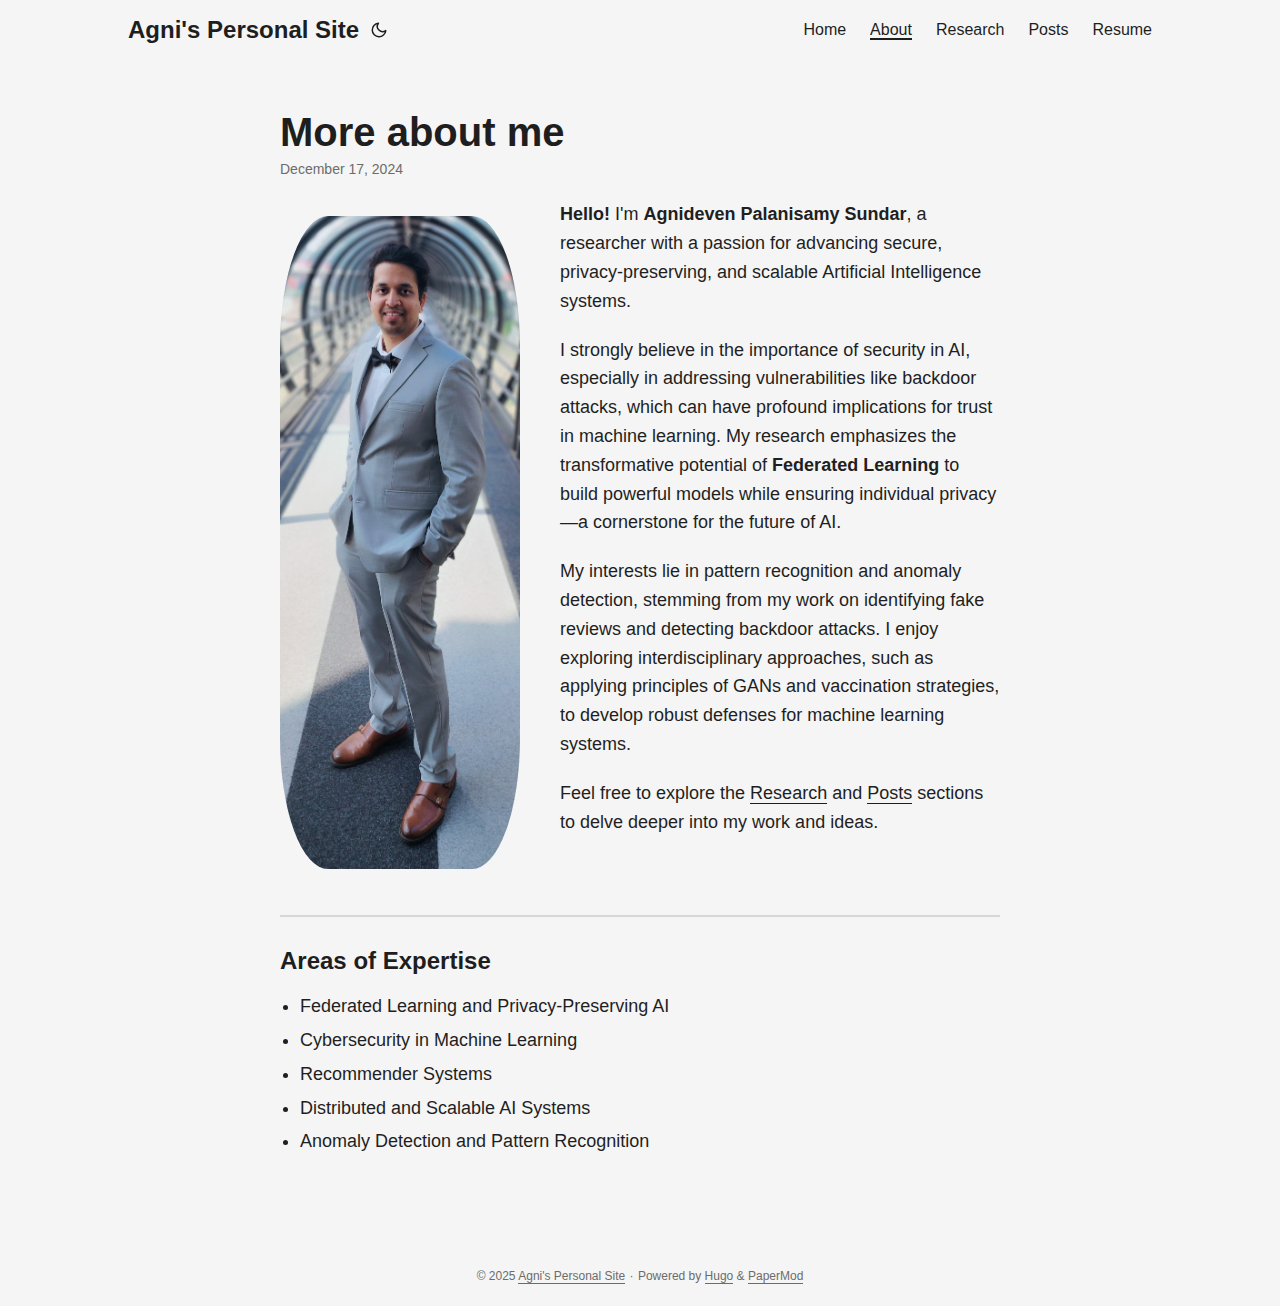
==== commit 38d8ffbe: "Test: Swtiching post to draft." ====
--- a/about/index.html
+++ b/about/index.html
@@ -8,7 +8,7 @@
   
   
     Hello! I'm Agnideven Palanisamy Sundar, a researcher with a passion for advancing secure, privacy-preserving, and scalable Artificial Intelligence systems.
-    I strongly believe in the importance of security in AI, especially in addressing vulnerabilities like backdoor attacks, which can have profound implications for trust in machine learning. My research emphasizes the transformative potential of Federated Learning to build powerful models while ensuring individual privacy—a cornerstone for the future of AI."><script type=application/ld+json>{"@context":"https://schema.org","@type":"BreadcrumbList","itemListElement":[{"@type":"ListItem","position":1,"name":"More about me","item":"https://agnideven.github.io/about/"}]}</script><script type=application/ld+json>{"@context":"https://schema.org","@type":"BlogPosting","headline":"More about me","name":"More about me","description":" Hello! I'm Agnideven Palanisamy Sundar, a researcher with a passion for advancing secure, privacy-preserving, and scalable Artificial Intelligence systems.\nI strongly believe in the importance of security in AI, especially in addressing vulnerabilities like backdoor attacks, which can have profound implications for trust in machine learning. My research emphasizes the transformative potential of Federated Learning to build powerful models while ensuring individual privacy—a cornerstone for the future of AI.\n","keywords":[],"articleBody":" Hello! I'm Agnideven Palanisamy Sundar, a researcher with a passion for advancing secure, privacy-preserving, and scalable Artificial Intelligence systems.\nI strongly believe in the importance of security in AI, especially in addressing vulnerabilities like backdoor attacks, which can have profound implications for trust in machine learning. My research emphasizes the transformative potential of Federated Learning to build powerful models while ensuring individual privacy—a cornerstone for the future of AI.\nMy interests lie in pattern recognition and anomaly detection, stemming from my work on identifying fake reviews and detecting backdoor attacks. I enjoy exploring interdisciplinary approaches, such as applying principles of GANs and vaccination strategies, to develop robust defenses for machine learning systems.\nFeel free to explore the Research and Posts sections to delve deeper into my work and ideas.\nAreas of Expertise Federated Learning and Privacy-Preserving AI Cybersecurity in Machine Learning Recommender Systems Distributed and Scalable AI Systems Anomaly Detection and Pattern Recognition ","wordCount":"153","inLanguage":"en","datePublished":"2024-12-17T03:13:29-05:00","dateModified":"2024-12-17T03:13:29-05:00","mainEntityOfPage":{"@type":"WebPage","@id":"https://agnideven.github.io/about/"},"publisher":{"@type":"Organization","name":"Agni's Personal Site","logo":{"@type":"ImageObject","url":"https://agnideven.github.io/favicon.ico"}}}</script></head><body class=list id=top><script>localStorage.getItem("pref-theme")==="dark"?document.body.classList.add("dark"):localStorage.getItem("pref-theme")==="light"?document.body.classList.remove("dark"):window.matchMedia("(prefers-color-scheme: dark)").matches&&document.body.classList.add("dark")</script><header class=header><nav class=nav><div class=logo><a href=https://agnideven.github.io/ accesskey=h title="Agni's Personal Site (Alt + H)">Agni's Personal Site</a><div class=logo-switches><button id=theme-toggle accesskey=t title="(Alt + T)"><svg id="moon" width="24" height="18" viewBox="0 0 24 24" fill="none" stroke="currentcolor" stroke-width="2" stroke-linecap="round" stroke-linejoin="round"><path d="M21 12.79A9 9 0 1111.21 3 7 7 0 0021 12.79z"/></svg><svg id="sun" width="24" height="18" viewBox="0 0 24 24" fill="none" stroke="currentcolor" stroke-width="2" stroke-linecap="round" stroke-linejoin="round"><circle cx="12" cy="12" r="5"/><line x1="12" y1="1" x2="12" y2="3"/><line x1="12" y1="21" x2="12" y2="23"/><line x1="4.22" y1="4.22" x2="5.64" y2="5.64"/><line x1="18.36" y1="18.36" x2="19.78" y2="19.78"/><line x1="1" y1="12" x2="3" y2="12"/><line x1="21" y1="12" x2="23" y2="12"/><line x1="4.22" y1="19.78" x2="5.64" y2="18.36"/><line x1="18.36" y1="5.64" x2="19.78" y2="4.22"/></svg></button></div></div><ul id=menu><li><a href=https://agnideven.github.io/ title=Home><span>Home</span></a></li><li><a href=https://agnideven.github.io/about/ title=About><span class=active>About</span></a></li><li><a href=https://agnideven.github.io/research/ title=Research><span>Research</span></a></li><li><a href=https://agnideven.github.io/posts/ title=Posts><span>Posts</span></a></li><li><a href=https://agnideven.github.io/files/agnideven_palanisamy_sundar_resume.pdf title=Resume target=_blank><span>Resume</span></a></li></ul></nav></header><main class=main><article class=post-single><header class=post-header><h1 class="post-title entry-hint-parent">More about me</h1><div class=post-meta><span title='2024-12-17 03:13:29 -0500 EST'>December 17, 2024</span></div></header><div class=post-content><div style=display:flex;align-items:flex-start;gap:20px><img src=/images/full_length_dp.jpg alt="Agnideven Palanisamy Sundar" style=width:240px;height:auto;border-radius:20%;margin-right:20px><div><p><strong>Hello!</strong> I'm <strong>Agnideven Palanisamy Sundar</strong>, a researcher with a passion for advancing secure, privacy-preserving, and scalable Artificial Intelligence systems.</p><p>I strongly believe in the importance of security in AI, especially in addressing vulnerabilities like backdoor attacks, which can have profound implications for trust in machine learning. My research emphasizes the transformative potential of <strong>Federated Learning</strong> to build powerful models while ensuring individual privacy—a cornerstone for the future of AI.</p><p>My interests lie in pattern recognition and anomaly detection, stemming from my work on identifying fake reviews and detecting backdoor attacks. I enjoy exploring interdisciplinary approaches, such as applying principles of GANs and vaccination strategies, to develop robust defenses for machine learning systems.</p><p>Feel free to explore the <a href=/research/>Research</a> and <a href=/posts/>Posts</a> sections to delve deeper into my work and ideas.</p></div></div><hr><h3 id=areas-of-expertise>Areas of Expertise<a hidden class=anchor aria-hidden=true href=#areas-of-expertise>#</a></h3><ul><li>Federated Learning and Privacy-Preserving AI</li><li>Cybersecurity in Machine Learning</li><li>Recommender Systems</li><li>Distributed and Scalable AI Systems</li><li>Anomaly Detection and Pattern Recognition</li></ul></div><footer class=post-footer><ul class=post-tags></ul></footer></article></main><footer class=footer><span>&copy; 2024 <a href=https://agnideven.github.io/>Agni's Personal Site</a></span> ·
+    I strongly believe in the importance of security in AI, especially in addressing vulnerabilities like backdoor attacks, which can have profound implications for trust in machine learning. My research emphasizes the transformative potential of Federated Learning to build powerful models while ensuring individual privacy—a cornerstone for the future of AI."><script type=application/ld+json>{"@context":"https://schema.org","@type":"BreadcrumbList","itemListElement":[{"@type":"ListItem","position":1,"name":"More about me","item":"https://agnideven.github.io/about/"}]}</script><script type=application/ld+json>{"@context":"https://schema.org","@type":"BlogPosting","headline":"More about me","name":"More about me","description":" Hello! I'm Agnideven Palanisamy Sundar, a researcher with a passion for advancing secure, privacy-preserving, and scalable Artificial Intelligence systems.\nI strongly believe in the importance of security in AI, especially in addressing vulnerabilities like backdoor attacks, which can have profound implications for trust in machine learning. My research emphasizes the transformative potential of Federated Learning to build powerful models while ensuring individual privacy—a cornerstone for the future of AI.\n","keywords":[],"articleBody":" Hello! I'm Agnideven Palanisamy Sundar, a researcher with a passion for advancing secure, privacy-preserving, and scalable Artificial Intelligence systems.\nI strongly believe in the importance of security in AI, especially in addressing vulnerabilities like backdoor attacks, which can have profound implications for trust in machine learning. My research emphasizes the transformative potential of Federated Learning to build powerful models while ensuring individual privacy—a cornerstone for the future of AI.\nMy interests lie in pattern recognition and anomaly detection, stemming from my work on identifying fake reviews and detecting backdoor attacks. I enjoy exploring interdisciplinary approaches, such as applying principles of GANs and vaccination strategies, to develop robust defenses for machine learning systems.\nFeel free to explore the Research and Posts sections to delve deeper into my work and ideas.\nAreas of Expertise Federated Learning and Privacy-Preserving AI Cybersecurity in Machine Learning Recommender Systems Distributed and Scalable AI Systems Anomaly Detection and Pattern Recognition ","wordCount":"153","inLanguage":"en","datePublished":"2024-12-17T03:13:29-05:00","dateModified":"2024-12-17T03:13:29-05:00","mainEntityOfPage":{"@type":"WebPage","@id":"https://agnideven.github.io/about/"},"publisher":{"@type":"Organization","name":"Agni's Personal Site","logo":{"@type":"ImageObject","url":"https://agnideven.github.io/favicon.ico"}}}</script></head><body class=list id=top><script>localStorage.getItem("pref-theme")==="dark"?document.body.classList.add("dark"):localStorage.getItem("pref-theme")==="light"?document.body.classList.remove("dark"):window.matchMedia("(prefers-color-scheme: dark)").matches&&document.body.classList.add("dark")</script><header class=header><nav class=nav><div class=logo><a href=https://agnideven.github.io/ accesskey=h title="Agni's Personal Site (Alt + H)">Agni's Personal Site</a><div class=logo-switches><button id=theme-toggle accesskey=t title="(Alt + T)"><svg id="moon" width="24" height="18" viewBox="0 0 24 24" fill="none" stroke="currentcolor" stroke-width="2" stroke-linecap="round" stroke-linejoin="round"><path d="M21 12.79A9 9 0 1111.21 3 7 7 0 0021 12.79z"/></svg><svg id="sun" width="24" height="18" viewBox="0 0 24 24" fill="none" stroke="currentcolor" stroke-width="2" stroke-linecap="round" stroke-linejoin="round"><circle cx="12" cy="12" r="5"/><line x1="12" y1="1" x2="12" y2="3"/><line x1="12" y1="21" x2="12" y2="23"/><line x1="4.22" y1="4.22" x2="5.64" y2="5.64"/><line x1="18.36" y1="18.36" x2="19.78" y2="19.78"/><line x1="1" y1="12" x2="3" y2="12"/><line x1="21" y1="12" x2="23" y2="12"/><line x1="4.22" y1="19.78" x2="5.64" y2="18.36"/><line x1="18.36" y1="5.64" x2="19.78" y2="4.22"/></svg></button></div></div><ul id=menu><li><a href=https://agnideven.github.io/ title=Home><span>Home</span></a></li><li><a href=https://agnideven.github.io/about/ title=About><span class=active>About</span></a></li><li><a href=https://agnideven.github.io/research/ title=Research><span>Research</span></a></li><li><a href=https://agnideven.github.io/posts/ title=Posts><span>Posts</span></a></li><li><a href=https://agnideven.github.io/files/agnideven_palanisamy_sundar_resume.pdf title=Resume target=_blank><span>Resume</span></a></li></ul></nav></header><main class=main><article class=post-single><header class=post-header><h1 class="post-title entry-hint-parent">More about me</h1><div class=post-meta><span title='2024-12-17 03:13:29 -0500 EST'>December 17, 2024</span></div></header><div class=post-content><div style=display:flex;align-items:flex-start;gap:20px><img src=/images/full_length_dp.jpg alt="Agnideven Palanisamy Sundar" style=width:240px;height:auto;border-radius:20%;margin-right:20px><div><p><strong>Hello!</strong> I'm <strong>Agnideven Palanisamy Sundar</strong>, a researcher with a passion for advancing secure, privacy-preserving, and scalable Artificial Intelligence systems.</p><p>I strongly believe in the importance of security in AI, especially in addressing vulnerabilities like backdoor attacks, which can have profound implications for trust in machine learning. My research emphasizes the transformative potential of <strong>Federated Learning</strong> to build powerful models while ensuring individual privacy—a cornerstone for the future of AI.</p><p>My interests lie in pattern recognition and anomaly detection, stemming from my work on identifying fake reviews and detecting backdoor attacks. I enjoy exploring interdisciplinary approaches, such as applying principles of GANs and vaccination strategies, to develop robust defenses for machine learning systems.</p><p>Feel free to explore the <a href=/research/>Research</a> and <a href=/posts/>Posts</a> sections to delve deeper into my work and ideas.</p></div></div><hr><h3 id=areas-of-expertise>Areas of Expertise<a hidden class=anchor aria-hidden=true href=#areas-of-expertise>#</a></h3><ul><li>Federated Learning and Privacy-Preserving AI</li><li>Cybersecurity in Machine Learning</li><li>Recommender Systems</li><li>Distributed and Scalable AI Systems</li><li>Anomaly Detection and Pattern Recognition</li></ul></div><footer class=post-footer><ul class=post-tags></ul></footer></article></main><footer class=footer><span>&copy; 2025 <a href=https://agnideven.github.io/>Agni's Personal Site</a></span> ·
 <span>Powered by
 <a href=https://gohugo.io/ rel="noopener noreferrer" target=_blank>Hugo</a> &
         <a href=https://github.com/adityatelange/hugo-PaperMod/ rel=noopener target=_blank>PaperMod</a></span></footer><a href=#top aria-label="go to top" title="Go to Top (Alt + G)" class=top-link id=top-link accesskey=g><svg viewBox="0 0 12 6" fill="currentcolor"><path d="M12 6H0l6-6z"/></svg>
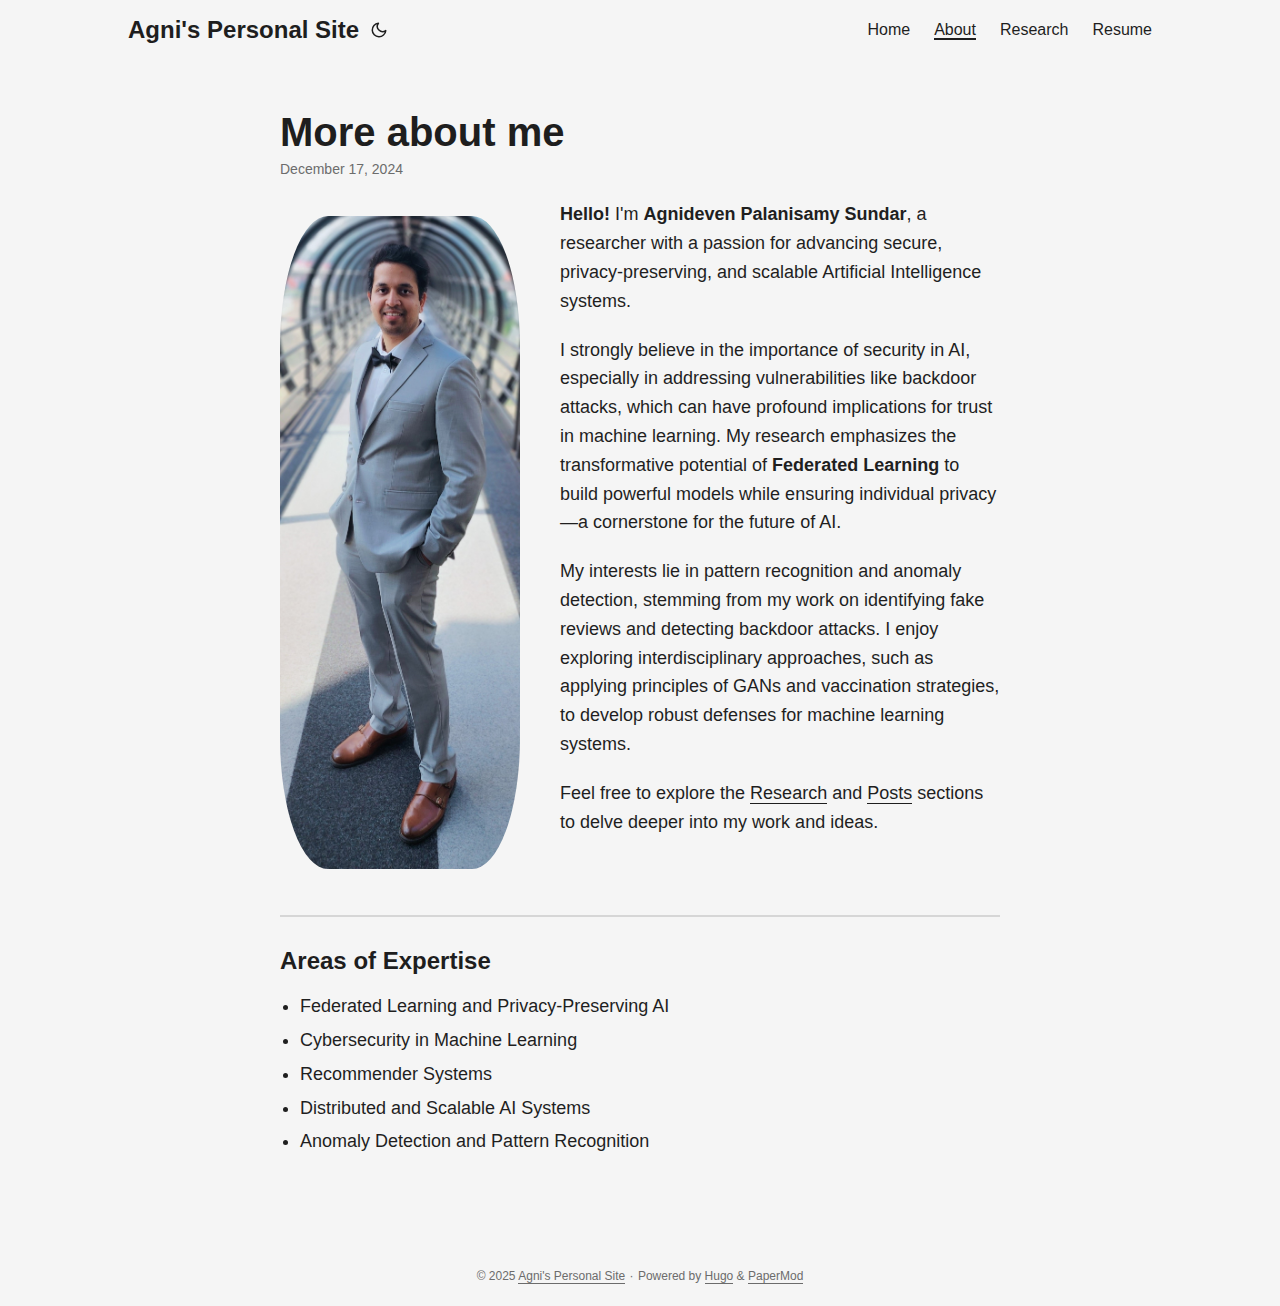
==== commit 439615de: "Test: Swtiching post to draft." ====
--- a/about/index.html
+++ b/about/index.html
@@ -8,7 +8,7 @@
   
   
     Hello! I'm Agnideven Palanisamy Sundar, a researcher with a passion for advancing secure, privacy-preserving, and scalable Artificial Intelligence systems.
-    I strongly believe in the importance of security in AI, especially in addressing vulnerabilities like backdoor attacks, which can have profound implications for trust in machine learning. My research emphasizes the transformative potential of Federated Learning to build powerful models while ensuring individual privacy—a cornerstone for the future of AI."><script type=application/ld+json>{"@context":"https://schema.org","@type":"BreadcrumbList","itemListElement":[{"@type":"ListItem","position":1,"name":"More about me","item":"https://agnideven.github.io/about/"}]}</script><script type=application/ld+json>{"@context":"https://schema.org","@type":"BlogPosting","headline":"More about me","name":"More about me","description":" Hello! I'm Agnideven Palanisamy Sundar, a researcher with a passion for advancing secure, privacy-preserving, and scalable Artificial Intelligence systems.\nI strongly believe in the importance of security in AI, especially in addressing vulnerabilities like backdoor attacks, which can have profound implications for trust in machine learning. My research emphasizes the transformative potential of Federated Learning to build powerful models while ensuring individual privacy—a cornerstone for the future of AI.\n","keywords":[],"articleBody":" Hello! I'm Agnideven Palanisamy Sundar, a researcher with a passion for advancing secure, privacy-preserving, and scalable Artificial Intelligence systems.\nI strongly believe in the importance of security in AI, especially in addressing vulnerabilities like backdoor attacks, which can have profound implications for trust in machine learning. My research emphasizes the transformative potential of Federated Learning to build powerful models while ensuring individual privacy—a cornerstone for the future of AI.\nMy interests lie in pattern recognition and anomaly detection, stemming from my work on identifying fake reviews and detecting backdoor attacks. I enjoy exploring interdisciplinary approaches, such as applying principles of GANs and vaccination strategies, to develop robust defenses for machine learning systems.\nFeel free to explore the Research and Posts sections to delve deeper into my work and ideas.\nAreas of Expertise Federated Learning and Privacy-Preserving AI Cybersecurity in Machine Learning Recommender Systems Distributed and Scalable AI Systems Anomaly Detection and Pattern Recognition ","wordCount":"153","inLanguage":"en","datePublished":"2024-12-17T03:13:29-05:00","dateModified":"2024-12-17T03:13:29-05:00","mainEntityOfPage":{"@type":"WebPage","@id":"https://agnideven.github.io/about/"},"publisher":{"@type":"Organization","name":"Agni's Personal Site","logo":{"@type":"ImageObject","url":"https://agnideven.github.io/favicon.ico"}}}</script></head><body class=list id=top><script>localStorage.getItem("pref-theme")==="dark"?document.body.classList.add("dark"):localStorage.getItem("pref-theme")==="light"?document.body.classList.remove("dark"):window.matchMedia("(prefers-color-scheme: dark)").matches&&document.body.classList.add("dark")</script><header class=header><nav class=nav><div class=logo><a href=https://agnideven.github.io/ accesskey=h title="Agni's Personal Site (Alt + H)">Agni's Personal Site</a><div class=logo-switches><button id=theme-toggle accesskey=t title="(Alt + T)"><svg id="moon" width="24" height="18" viewBox="0 0 24 24" fill="none" stroke="currentcolor" stroke-width="2" stroke-linecap="round" stroke-linejoin="round"><path d="M21 12.79A9 9 0 1111.21 3 7 7 0 0021 12.79z"/></svg><svg id="sun" width="24" height="18" viewBox="0 0 24 24" fill="none" stroke="currentcolor" stroke-width="2" stroke-linecap="round" stroke-linejoin="round"><circle cx="12" cy="12" r="5"/><line x1="12" y1="1" x2="12" y2="3"/><line x1="12" y1="21" x2="12" y2="23"/><line x1="4.22" y1="4.22" x2="5.64" y2="5.64"/><line x1="18.36" y1="18.36" x2="19.78" y2="19.78"/><line x1="1" y1="12" x2="3" y2="12"/><line x1="21" y1="12" x2="23" y2="12"/><line x1="4.22" y1="19.78" x2="5.64" y2="18.36"/><line x1="18.36" y1="5.64" x2="19.78" y2="4.22"/></svg></button></div></div><ul id=menu><li><a href=https://agnideven.github.io/ title=Home><span>Home</span></a></li><li><a href=https://agnideven.github.io/about/ title=About><span class=active>About</span></a></li><li><a href=https://agnideven.github.io/research/ title=Research><span>Research</span></a></li><li><a href=https://agnideven.github.io/posts/ title=Posts><span>Posts</span></a></li><li><a href=https://agnideven.github.io/files/agnideven_palanisamy_sundar_resume.pdf title=Resume target=_blank><span>Resume</span></a></li></ul></nav></header><main class=main><article class=post-single><header class=post-header><h1 class="post-title entry-hint-parent">More about me</h1><div class=post-meta><span title='2024-12-17 03:13:29 -0500 EST'>December 17, 2024</span></div></header><div class=post-content><div style=display:flex;align-items:flex-start;gap:20px><img src=/images/full_length_dp.jpg alt="Agnideven Palanisamy Sundar" style=width:240px;height:auto;border-radius:20%;margin-right:20px><div><p><strong>Hello!</strong> I'm <strong>Agnideven Palanisamy Sundar</strong>, a researcher with a passion for advancing secure, privacy-preserving, and scalable Artificial Intelligence systems.</p><p>I strongly believe in the importance of security in AI, especially in addressing vulnerabilities like backdoor attacks, which can have profound implications for trust in machine learning. My research emphasizes the transformative potential of <strong>Federated Learning</strong> to build powerful models while ensuring individual privacy—a cornerstone for the future of AI.</p><p>My interests lie in pattern recognition and anomaly detection, stemming from my work on identifying fake reviews and detecting backdoor attacks. I enjoy exploring interdisciplinary approaches, such as applying principles of GANs and vaccination strategies, to develop robust defenses for machine learning systems.</p><p>Feel free to explore the <a href=/research/>Research</a> and <a href=/posts/>Posts</a> sections to delve deeper into my work and ideas.</p></div></div><hr><h3 id=areas-of-expertise>Areas of Expertise<a hidden class=anchor aria-hidden=true href=#areas-of-expertise>#</a></h3><ul><li>Federated Learning and Privacy-Preserving AI</li><li>Cybersecurity in Machine Learning</li><li>Recommender Systems</li><li>Distributed and Scalable AI Systems</li><li>Anomaly Detection and Pattern Recognition</li></ul></div><footer class=post-footer><ul class=post-tags></ul></footer></article></main><footer class=footer><span>&copy; 2025 <a href=https://agnideven.github.io/>Agni's Personal Site</a></span> ·
+    I strongly believe in the importance of security in AI, especially in addressing vulnerabilities like backdoor attacks, which can have profound implications for trust in machine learning. My research emphasizes the transformative potential of Federated Learning to build powerful models while ensuring individual privacy—a cornerstone for the future of AI."><script type=application/ld+json>{"@context":"https://schema.org","@type":"BreadcrumbList","itemListElement":[{"@type":"ListItem","position":1,"name":"More about me","item":"https://agnideven.github.io/about/"}]}</script><script type=application/ld+json>{"@context":"https://schema.org","@type":"BlogPosting","headline":"More about me","name":"More about me","description":" Hello! I'm Agnideven Palanisamy Sundar, a researcher with a passion for advancing secure, privacy-preserving, and scalable Artificial Intelligence systems.\nI strongly believe in the importance of security in AI, especially in addressing vulnerabilities like backdoor attacks, which can have profound implications for trust in machine learning. My research emphasizes the transformative potential of Federated Learning to build powerful models while ensuring individual privacy—a cornerstone for the future of AI.\n","keywords":[],"articleBody":" Hello! I'm Agnideven Palanisamy Sundar, a researcher with a passion for advancing secure, privacy-preserving, and scalable Artificial Intelligence systems.\nI strongly believe in the importance of security in AI, especially in addressing vulnerabilities like backdoor attacks, which can have profound implications for trust in machine learning. My research emphasizes the transformative potential of Federated Learning to build powerful models while ensuring individual privacy—a cornerstone for the future of AI.\nMy interests lie in pattern recognition and anomaly detection, stemming from my work on identifying fake reviews and detecting backdoor attacks. I enjoy exploring interdisciplinary approaches, such as applying principles of GANs and vaccination strategies, to develop robust defenses for machine learning systems.\nFeel free to explore the Research and Posts sections to delve deeper into my work and ideas.\nAreas of Expertise Federated Learning and Privacy-Preserving AI Cybersecurity in Machine Learning Recommender Systems Distributed and Scalable AI Systems Anomaly Detection and Pattern Recognition ","wordCount":"153","inLanguage":"en","datePublished":"2024-12-17T03:13:29-05:00","dateModified":"2024-12-17T03:13:29-05:00","mainEntityOfPage":{"@type":"WebPage","@id":"https://agnideven.github.io/about/"},"publisher":{"@type":"Organization","name":"Agni's Personal Site","logo":{"@type":"ImageObject","url":"https://agnideven.github.io/favicon.ico"}}}</script></head><body class=list id=top><script>localStorage.getItem("pref-theme")==="dark"?document.body.classList.add("dark"):localStorage.getItem("pref-theme")==="light"?document.body.classList.remove("dark"):window.matchMedia("(prefers-color-scheme: dark)").matches&&document.body.classList.add("dark")</script><header class=header><nav class=nav><div class=logo><a href=https://agnideven.github.io/ accesskey=h title="Agni's Personal Site (Alt + H)">Agni's Personal Site</a><div class=logo-switches><button id=theme-toggle accesskey=t title="(Alt + T)"><svg id="moon" width="24" height="18" viewBox="0 0 24 24" fill="none" stroke="currentcolor" stroke-width="2" stroke-linecap="round" stroke-linejoin="round"><path d="M21 12.79A9 9 0 1111.21 3 7 7 0 0021 12.79z"/></svg><svg id="sun" width="24" height="18" viewBox="0 0 24 24" fill="none" stroke="currentcolor" stroke-width="2" stroke-linecap="round" stroke-linejoin="round"><circle cx="12" cy="12" r="5"/><line x1="12" y1="1" x2="12" y2="3"/><line x1="12" y1="21" x2="12" y2="23"/><line x1="4.22" y1="4.22" x2="5.64" y2="5.64"/><line x1="18.36" y1="18.36" x2="19.78" y2="19.78"/><line x1="1" y1="12" x2="3" y2="12"/><line x1="21" y1="12" x2="23" y2="12"/><line x1="4.22" y1="19.78" x2="5.64" y2="18.36"/><line x1="18.36" y1="5.64" x2="19.78" y2="4.22"/></svg></button></div></div><ul id=menu><li><a href=https://agnideven.github.io/ title=Home><span>Home</span></a></li><li><a href=https://agnideven.github.io/about/ title=About><span class=active>About</span></a></li><li><a href=https://agnideven.github.io/research/ title=Research><span>Research</span></a></li><li><a href=https://agnideven.github.io/files/agnideven_palanisamy_sundar_resume.pdf title=Resume target=_blank><span>Resume</span></a></li></ul></nav></header><main class=main><article class=post-single><header class=post-header><h1 class="post-title entry-hint-parent">More about me</h1><div class=post-meta><span title='2024-12-17 03:13:29 -0500 EST'>December 17, 2024</span></div></header><div class=post-content><div style=display:flex;align-items:flex-start;gap:20px><img src=/images/full_length_dp.jpg alt="Agnideven Palanisamy Sundar" style=width:240px;height:auto;border-radius:20%;margin-right:20px><div><p><strong>Hello!</strong> I'm <strong>Agnideven Palanisamy Sundar</strong>, a researcher with a passion for advancing secure, privacy-preserving, and scalable Artificial Intelligence systems.</p><p>I strongly believe in the importance of security in AI, especially in addressing vulnerabilities like backdoor attacks, which can have profound implications for trust in machine learning. My research emphasizes the transformative potential of <strong>Federated Learning</strong> to build powerful models while ensuring individual privacy—a cornerstone for the future of AI.</p><p>My interests lie in pattern recognition and anomaly detection, stemming from my work on identifying fake reviews and detecting backdoor attacks. I enjoy exploring interdisciplinary approaches, such as applying principles of GANs and vaccination strategies, to develop robust defenses for machine learning systems.</p><p>Feel free to explore the <a href=/research/>Research</a> and <a href=/posts/>Posts</a> sections to delve deeper into my work and ideas.</p></div></div><hr><h3 id=areas-of-expertise>Areas of Expertise<a hidden class=anchor aria-hidden=true href=#areas-of-expertise>#</a></h3><ul><li>Federated Learning and Privacy-Preserving AI</li><li>Cybersecurity in Machine Learning</li><li>Recommender Systems</li><li>Distributed and Scalable AI Systems</li><li>Anomaly Detection and Pattern Recognition</li></ul></div><footer class=post-footer><ul class=post-tags></ul></footer></article></main><footer class=footer><span>&copy; 2025 <a href=https://agnideven.github.io/>Agni's Personal Site</a></span> ·
 <span>Powered by
 <a href=https://gohugo.io/ rel="noopener noreferrer" target=_blank>Hugo</a> &
         <a href=https://github.com/adityatelange/hugo-PaperMod/ rel=noopener target=_blank>PaperMod</a></span></footer><a href=#top aria-label="go to top" title="Go to Top (Alt + G)" class=top-link id=top-link accesskey=g><svg viewBox="0 0 12 6" fill="currentcolor"><path d="M12 6H0l6-6z"/></svg>
